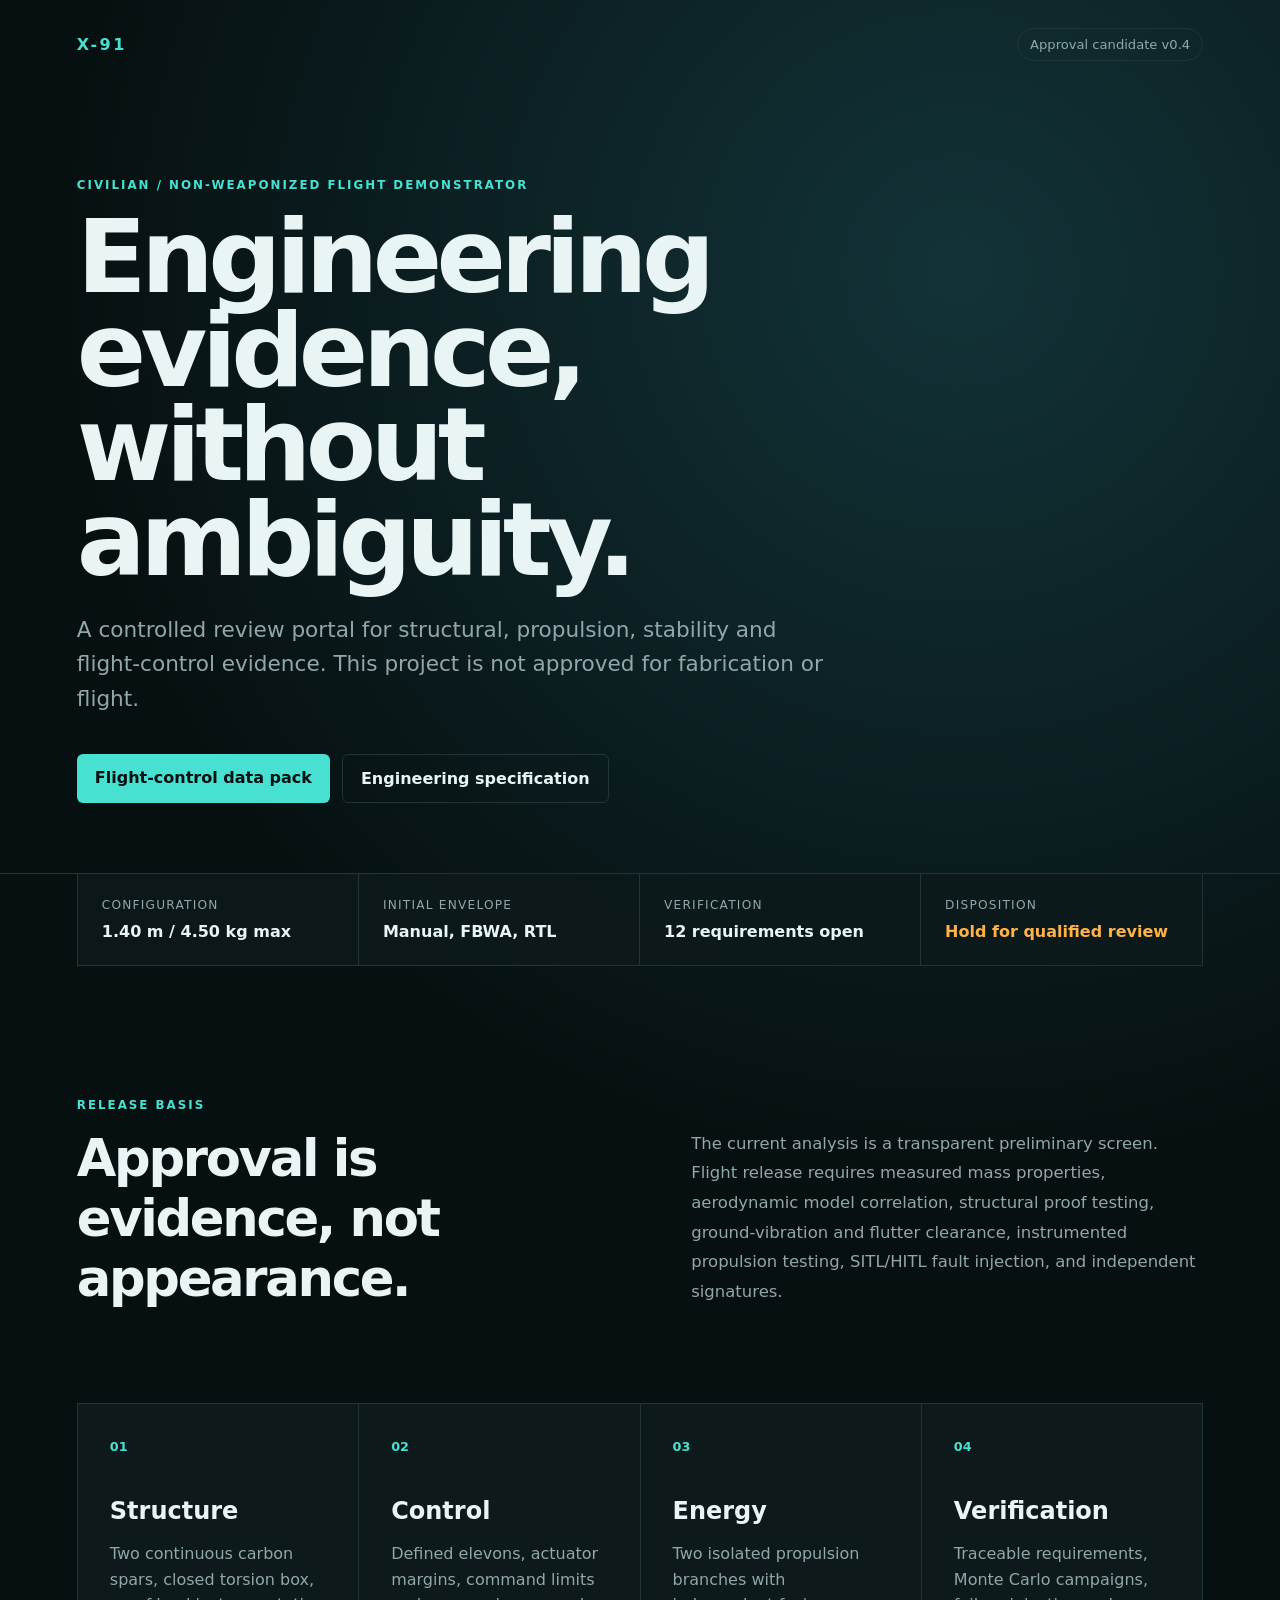
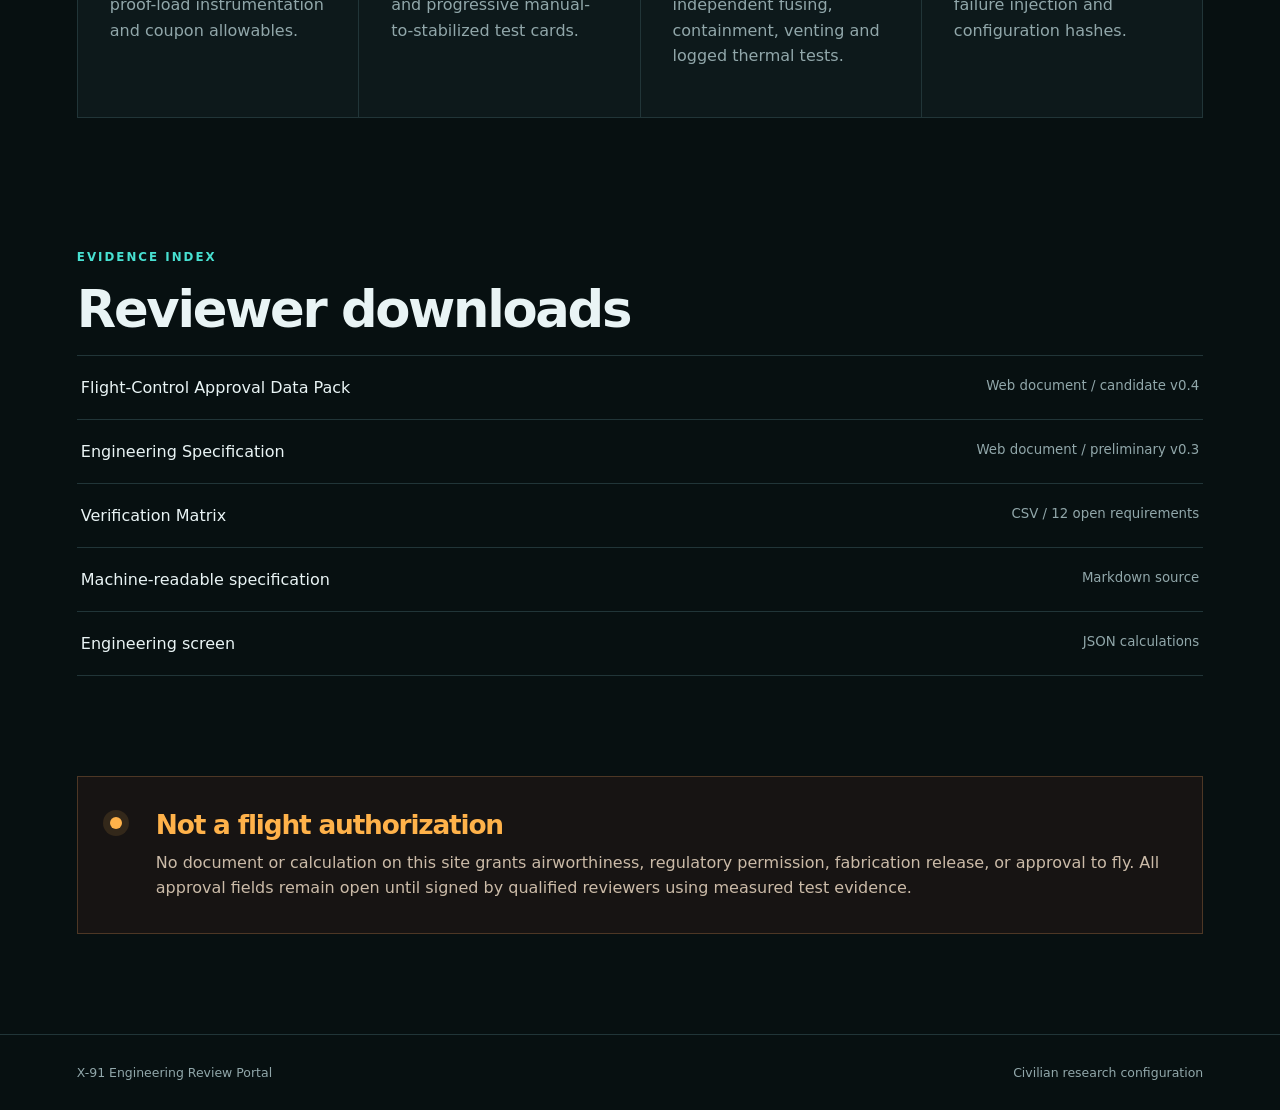
==== index.html @ 5a14ac37 "Publish X-91 engineering review portal and approval package" ====
<!doctype html>
<html lang="en">
<head>
  <meta charset="utf-8">
  <meta name="viewport" content="width=device-width,initial-scale=1">
  <meta name="description" content="X-91 civilian demonstrator engineering review portal">
  <title>X-91 Engineering Review Portal</title>
  <link rel="stylesheet" href="styles.css">
</head>
<body>
  <header class="hero">
    <nav><span class="mark">X-91</span><span class="nav-status">Approval candidate v0.4</span></nav>
    <div class="hero-copy">
      <p class="eyebrow">Civilian / non-weaponized flight demonstrator</p>
      <h1>Engineering evidence,<br>without ambiguity.</h1>
      <p class="lede">A controlled review portal for structural, propulsion, stability and flight-control evidence. This project is not approved for fabrication or flight.</p>
      <div class="actions">
        <a class="primary" href="flight-control.html">Flight-control data pack</a>
        <a class="secondary" href="engineering-spec.html">Engineering specification</a>
      </div>
    </div>
  </header>

  <main>
    <section class="status-grid" aria-label="Program status">
      <article><span>Configuration</span><strong>1.40 m / 4.50 kg max</strong></article>
      <article><span>Initial envelope</span><strong>Manual, FBWA, RTL</strong></article>
      <article><span>Verification</span><strong>12 requirements open</strong></article>
      <article class="hold"><span>Disposition</span><strong>Hold for qualified review</strong></article>
    </section>

    <section class="content-section">
      <div>
        <p class="eyebrow">Release basis</p>
        <h2>Approval is evidence, not appearance.</h2>
      </div>
      <p>The current analysis is a transparent preliminary screen. Flight release requires measured mass properties, aerodynamic model correlation, structural proof testing, ground-vibration and flutter clearance, instrumented propulsion testing, SITL/HITL fault injection, and independent signatures.</p>
    </section>

    <section class="cards">
      <article><b>01</b><h3>Structure</h3><p>Two continuous carbon spars, closed torsion box, proof-load instrumentation and coupon allowables.</p></article>
      <article><b>02</b><h3>Control</h3><p>Defined elevons, actuator margins, command limits and progressive manual-to-stabilized test cards.</p></article>
      <article><b>03</b><h3>Energy</h3><p>Two isolated propulsion branches with independent fusing, containment, venting and logged thermal tests.</p></article>
      <article><b>04</b><h3>Verification</h3><p>Traceable requirements, Monte Carlo campaigns, failure injection and configuration hashes.</p></article>
    </section>

    <section class="evidence">
      <p class="eyebrow">Evidence index</p>
      <h2>Reviewer downloads</h2>
      <div class="download-list">
        <a href="flight-control.html"><span>Flight-Control Approval Data Pack</span><small>Web document / candidate v0.4</small></a>
        <a href="engineering-spec.html"><span>Engineering Specification</span><small>Web document / preliminary v0.3</small></a>
        <a href="docs/flight_control_verification_matrix_v0.4.csv"><span>Verification Matrix</span><small>CSV / 12 open requirements</small></a>
        <a href="source/ENGINEERING_SPEC_v0.3.md"><span>Machine-readable specification</span><small>Markdown source</small></a>
        <a href="source/results/v0.3/engineering_screen.json"><span>Engineering screen</span><small>JSON calculations</small></a>
      </div>
    </section>

    <section class="notice">
      <div class="pulse"></div>
      <div><h2>Not a flight authorization</h2><p>No document or calculation on this site grants airworthiness, regulatory permission, fabrication release, or approval to fly. All approval fields remain open until signed by qualified reviewers using measured test evidence.</p></div>
    </section>
  </main>

  <footer><span>X-91 Engineering Review Portal</span><span>Civilian research configuration</span></footer>
</body>
</html>
---- styles.css ----
:root{--ink:#e9f4f5;--muted:#91a7aa;--bg:#071011;--panel:#0d191b;--line:#213538;--cyan:#48e0d1;--amber:#ffb24a;--red:#ff665e}*{box-sizing:border-box}html{scroll-behavior:smooth}body{margin:0;background:radial-gradient(circle at 75% 10%,#123338 0,transparent 34%),var(--bg);color:var(--ink);font-family:Inter,ui-sans-serif,system-ui,-apple-system,BlinkMacSystemFont,"Segoe UI",sans-serif}.hero{min-height:76vh;padding:28px clamp(24px,6vw,92px) 70px;border-bottom:1px solid var(--line)}nav{display:flex;justify-content:space-between;align-items:center}.mark{font-weight:900;letter-spacing:.16em;color:var(--cyan)}.nav-status{font-size:.82rem;color:var(--muted);border:1px solid var(--line);padding:8px 12px;border-radius:999px}.hero-copy{max-width:920px;margin-top:clamp(80px,13vh,150px)}.eyebrow{text-transform:uppercase;letter-spacing:.17em;color:var(--cyan);font-size:.74rem;font-weight:800}h1{font-size:clamp(3rem,8vw,7rem);line-height:.92;letter-spacing:-.055em;margin:18px 0 26px;max-width:1050px}.lede{font-size:clamp(1.05rem,2vw,1.35rem);line-height:1.6;color:var(--muted);max-width:760px}.actions{display:flex;gap:12px;flex-wrap:wrap;margin-top:38px}.actions a{padding:14px 18px;border-radius:6px;text-decoration:none;font-weight:800}.primary{background:var(--cyan);color:#041011}.secondary{border:1px solid var(--line);color:var(--ink)}main{padding:0 clamp(24px,6vw,92px)}.status-grid{display:grid;grid-template-columns:repeat(4,1fr);border:1px solid var(--line);border-top:0}.status-grid article{padding:24px;border-right:1px solid var(--line);background:rgba(13,25,27,.8)}.status-grid article:last-child{border-right:0}.status-grid span{display:block;color:var(--muted);font-size:.76rem;text-transform:uppercase;letter-spacing:.1em;margin-bottom:10px}.status-grid strong{font-size:1rem}.status-grid .hold strong{color:var(--amber)}.content-section{display:grid;grid-template-columns:1fr 1fr;gap:8vw;padding:120px 0 80px;align-items:end}.content-section h2,.evidence h2,.notice h2{font-size:clamp(2rem,4vw,4rem);letter-spacing:-.045em;margin:.3em 0}.content-section>p{color:var(--muted);line-height:1.8;font-size:1.03rem}.cards{display:grid;grid-template-columns:repeat(4,1fr);gap:1px;background:var(--line);border:1px solid var(--line)}.cards article{background:var(--panel);padding:32px;min-height:250px}.cards b{color:var(--cyan);font-size:.8rem}.cards h3{font-size:1.5rem;margin:42px 0 14px}.cards p{color:var(--muted);line-height:1.6}.evidence{padding:120px 0 80px}.download-list{border-top:1px solid var(--line)}.download-list a{display:flex;justify-content:space-between;gap:20px;color:var(--ink);text-decoration:none;padding:22px 4px;border-bottom:1px solid var(--line);transition:.2s}.download-list a:hover{padding-left:14px;color:var(--cyan)}.download-list small{color:var(--muted)}.notice{display:grid;grid-template-columns:22px 1fr;gap:24px;background:#171413;border:1px solid #4d3725;padding:32px;margin:20px 0 100px}.notice h2{font-size:1.65rem;margin:0 0 10px;color:var(--amber)}.notice p{color:#cbbba8;line-height:1.6;margin:0}.pulse{width:12px;height:12px;border-radius:50%;background:var(--amber);box-shadow:0 0 0 7px rgba(255,178,74,.12);margin-top:8px}footer{display:flex;justify-content:space-between;padding:30px clamp(24px,6vw,92px);border-top:1px solid var(--line);color:var(--muted);font-size:.78rem}@media(max-width:900px){.status-grid,.cards{grid-template-columns:1fr 1fr}.status-grid article:nth-child(2){border-right:0}.content-section{grid-template-columns:1fr}.cards article{min-height:210px}}@media(max-width:560px){.status-grid,.cards{grid-template-columns:1fr}.status-grid article{border-right:0;border-bottom:1px solid var(--line)}.download-list a,footer{flex-direction:column}.hero{min-height:auto}.nav-status{font-size:.67rem}h1{font-size:3.3rem}}
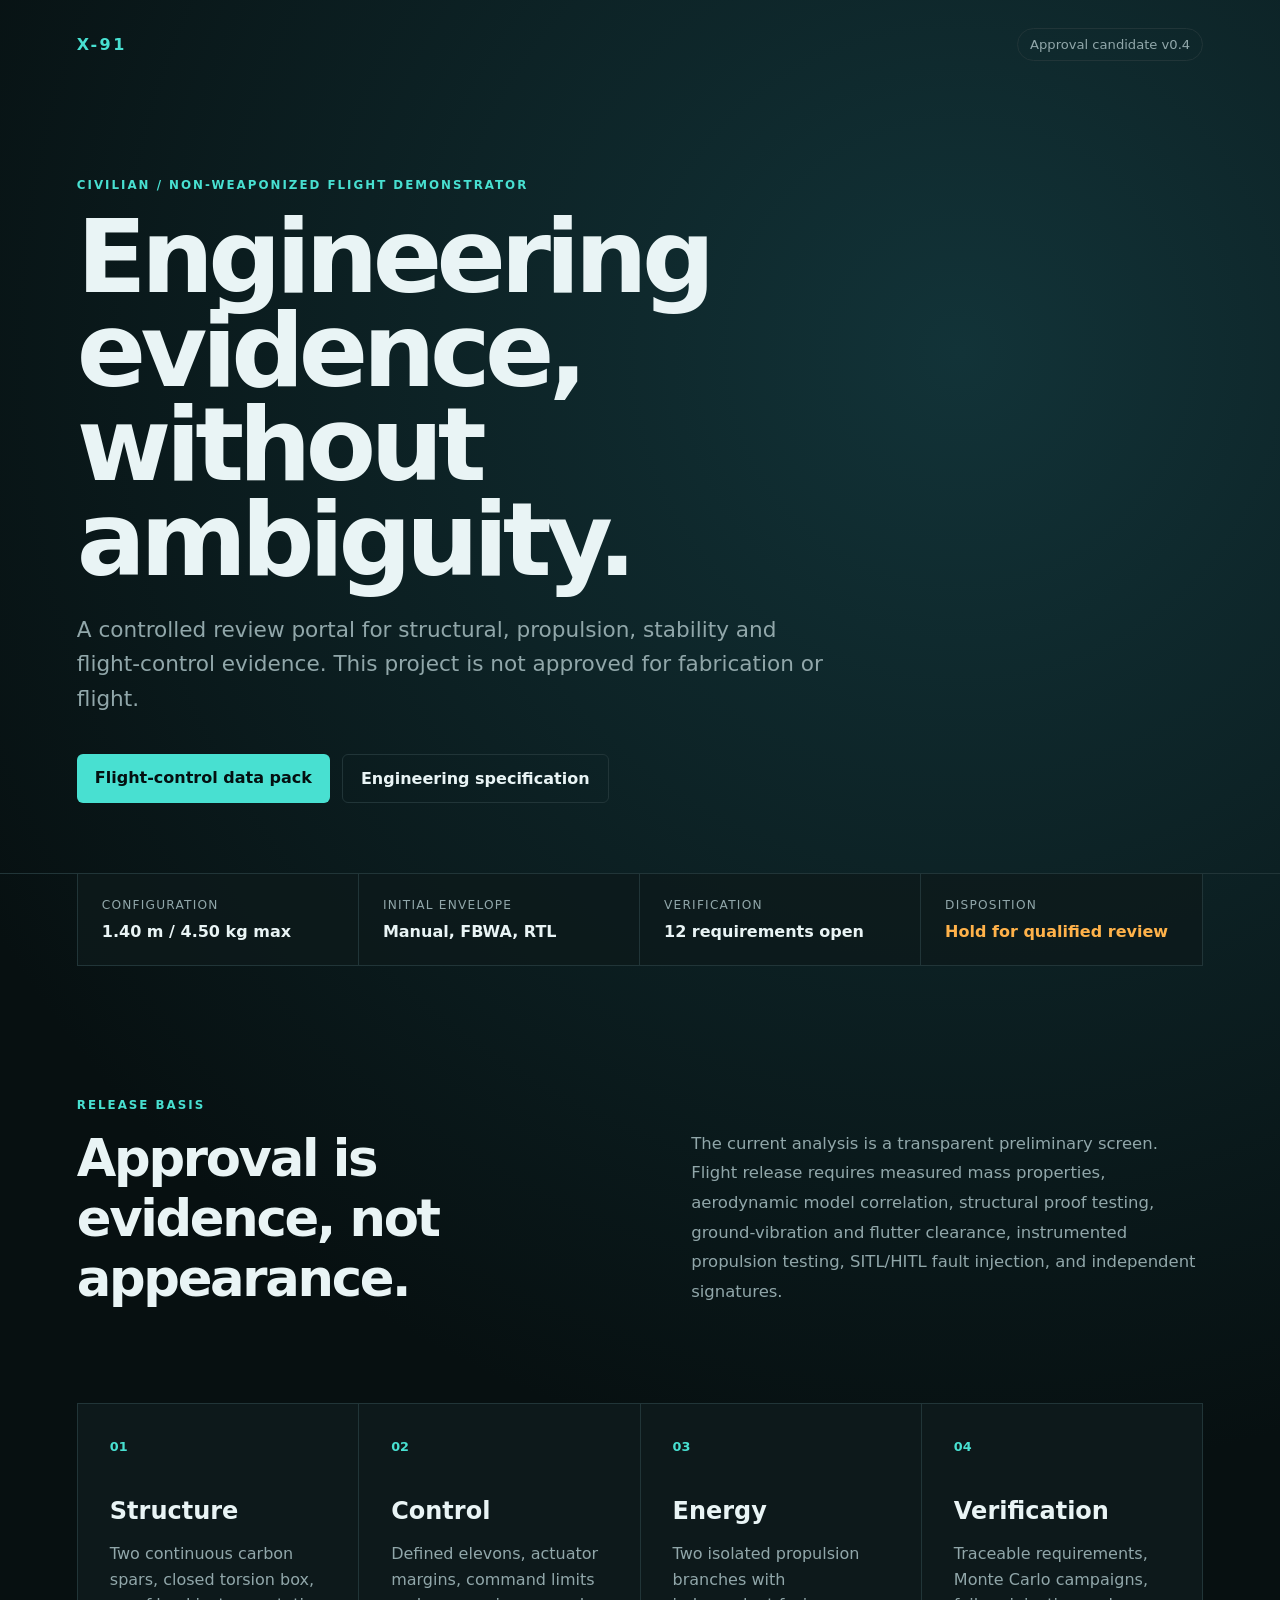
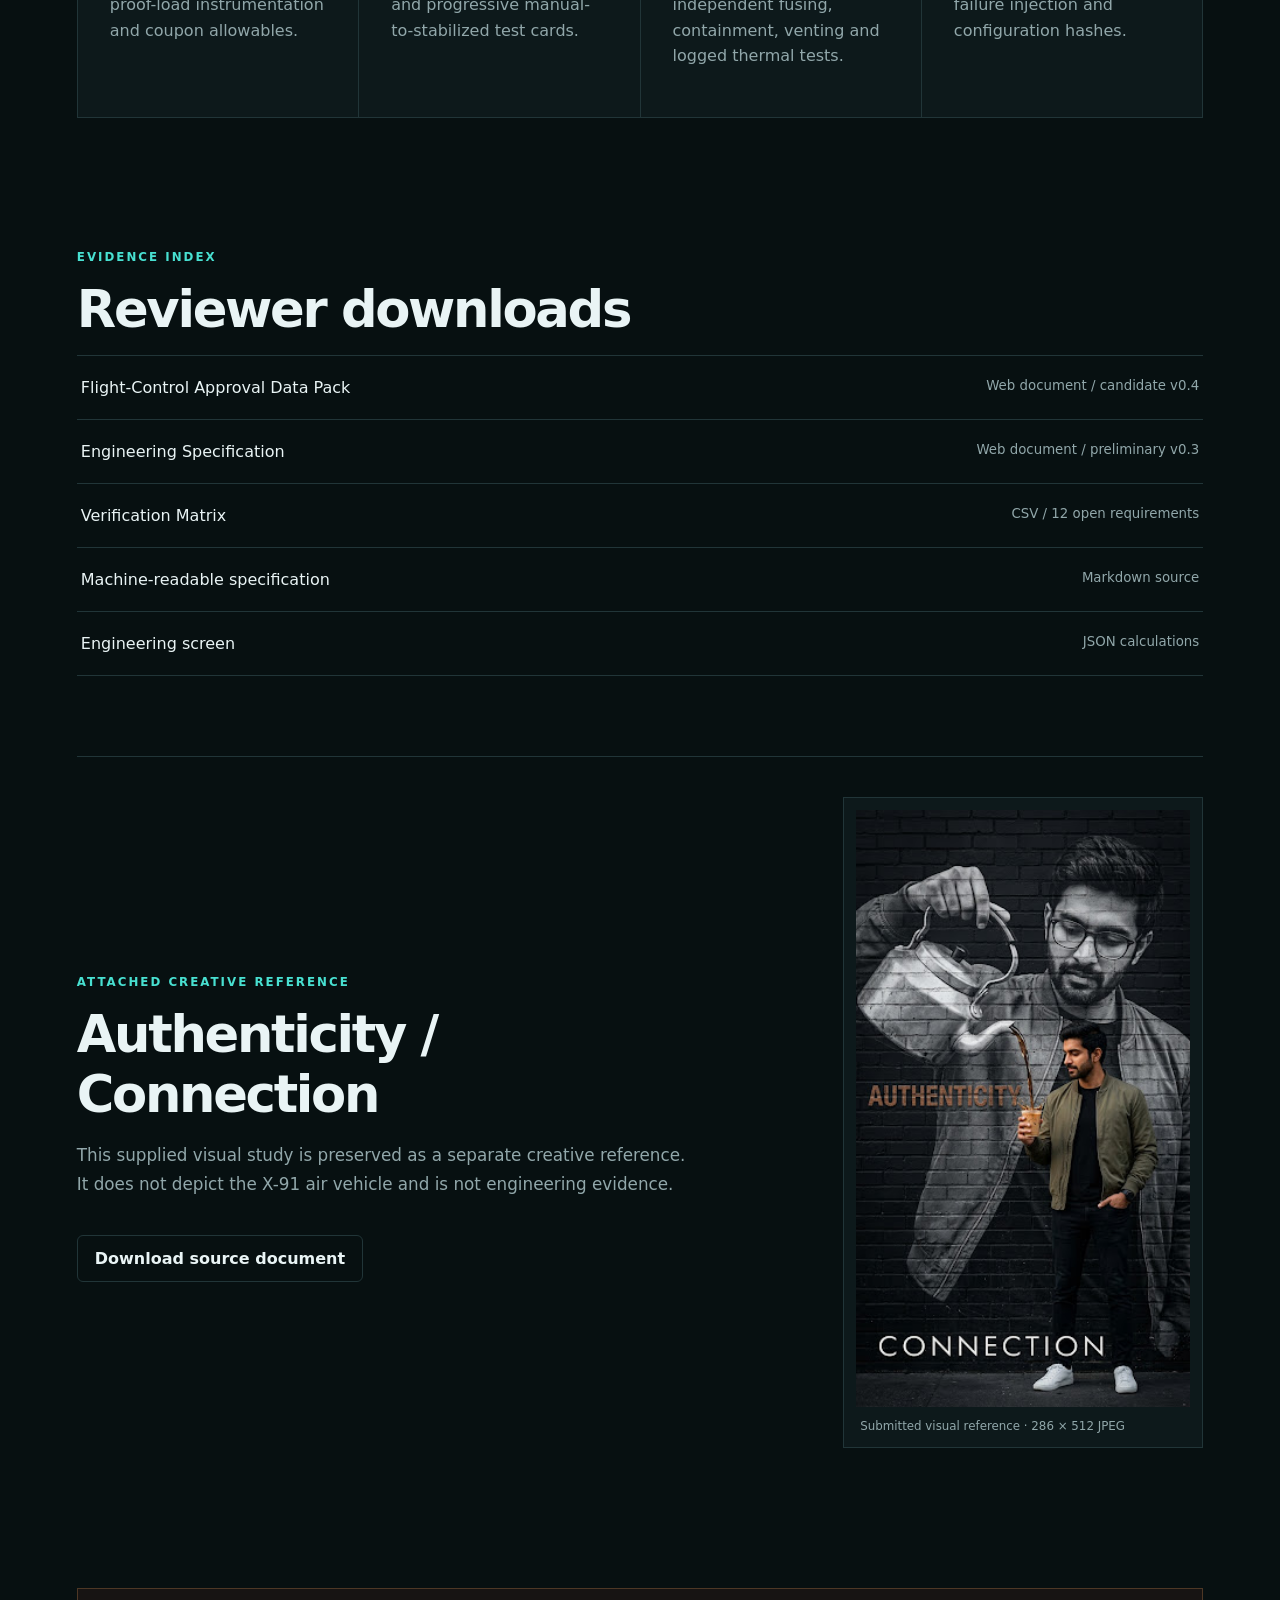
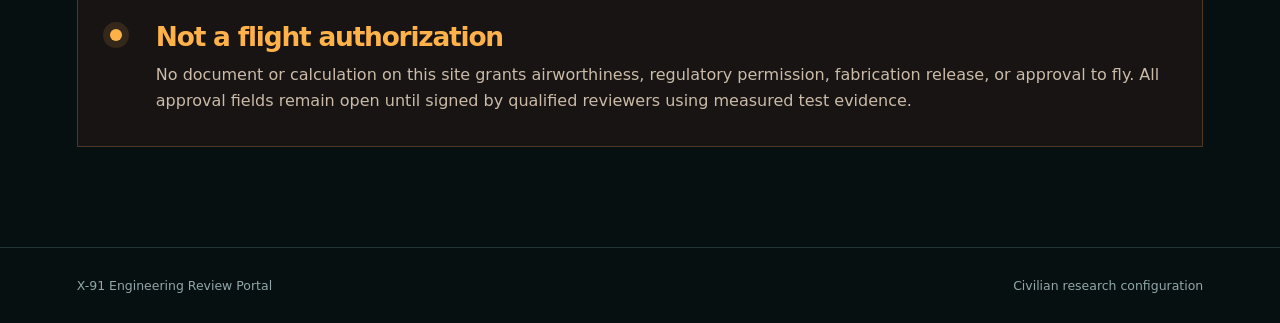
==== commit 3c07daa2: "Add supplied visual study to review portal" ====
--- a/index.html
+++ b/index.html
@@ -56,6 +56,19 @@
       </div>
     </section>
 
+    <section class="visual-study" aria-labelledby="visual-study-title">
+      <div class="visual-study-copy">
+        <p class="eyebrow">Attached creative reference</p>
+        <h2 id="visual-study-title">Authenticity / Connection</h2>
+        <p>This supplied visual study is preserved as a separate creative reference. It does not depict the X-91 air vehicle and is not engineering evidence.</p>
+        <a class="secondary visual-download" href="docs/authenticity-connection-visual-study.docx">Download source document</a>
+      </div>
+      <figure>
+        <img src="assets/authenticity-connection.jpg" alt="A man holding a glass while a monochrome mural behind him pours tea into it">
+        <figcaption>Submitted visual reference · 286 × 512 JPEG</figcaption>
+      </figure>
+    </section>
+
     <section class="notice">
       <div class="pulse"></div>
       <div><h2>Not a flight authorization</h2><p>No document or calculation on this site grants airworthiness, regulatory permission, fabrication release, or approval to fly. All approval fields remain open until signed by qualified reviewers using measured test evidence.</p></div>
--- a/styles.css
+++ b/styles.css
@@ -1 +1 @@
-:root{--ink:#e9f4f5;--muted:#91a7aa;--bg:#071011;--panel:#0d191b;--line:#213538;--cyan:#48e0d1;--amber:#ffb24a;--red:#ff665e}*{box-sizing:border-box}html{scroll-behavior:smooth}body{margin:0;background:radial-gradient(circle at 75% 10%,#123338 0,transparent 34%),var(--bg);color:var(--ink);font-family:Inter,ui-sans-serif,system-ui,-apple-system,BlinkMacSystemFont,"Segoe UI",sans-serif}.hero{min-height:76vh;padding:28px clamp(24px,6vw,92px) 70px;border-bottom:1px solid var(--line)}nav{display:flex;justify-content:space-between;align-items:center}.mark{font-weight:900;letter-spacing:.16em;color:var(--cyan)}.nav-status{font-size:.82rem;color:var(--muted);border:1px solid var(--line);padding:8px 12px;border-radius:999px}.hero-copy{max-width:920px;margin-top:clamp(80px,13vh,150px)}.eyebrow{text-transform:uppercase;letter-spacing:.17em;color:var(--cyan);font-size:.74rem;font-weight:800}h1{font-size:clamp(3rem,8vw,7rem);line-height:.92;letter-spacing:-.055em;margin:18px 0 26px;max-width:1050px}.lede{font-size:clamp(1.05rem,2vw,1.35rem);line-height:1.6;color:var(--muted);max-width:760px}.actions{display:flex;gap:12px;flex-wrap:wrap;margin-top:38px}.actions a{padding:14px 18px;border-radius:6px;text-decoration:none;font-weight:800}.primary{background:var(--cyan);color:#041011}.secondary{border:1px solid var(--line);color:var(--ink)}main{padding:0 clamp(24px,6vw,92px)}.status-grid{display:grid;grid-template-columns:repeat(4,1fr);border:1px solid var(--line);border-top:0}.status-grid article{padding:24px;border-right:1px solid var(--line);background:rgba(13,25,27,.8)}.status-grid article:last-child{border-right:0}.status-grid span{display:block;color:var(--muted);font-size:.76rem;text-transform:uppercase;letter-spacing:.1em;margin-bottom:10px}.status-grid strong{font-size:1rem}.status-grid .hold strong{color:var(--amber)}.content-section{display:grid;grid-template-columns:1fr 1fr;gap:8vw;padding:120px 0 80px;align-items:end}.content-section h2,.evidence h2,.notice h2{font-size:clamp(2rem,4vw,4rem);letter-spacing:-.045em;margin:.3em 0}.content-section>p{color:var(--muted);line-height:1.8;font-size:1.03rem}.cards{display:grid;grid-template-columns:repeat(4,1fr);gap:1px;background:var(--line);border:1px solid var(--line)}.cards article{background:var(--panel);padding:32px;min-height:250px}.cards b{color:var(--cyan);font-size:.8rem}.cards h3{font-size:1.5rem;margin:42px 0 14px}.cards p{color:var(--muted);line-height:1.6}.evidence{padding:120px 0 80px}.download-list{border-top:1px solid var(--line)}.download-list a{display:flex;justify-content:space-between;gap:20px;color:var(--ink);text-decoration:none;padding:22px 4px;border-bottom:1px solid var(--line);transition:.2s}.download-list a:hover{padding-left:14px;color:var(--cyan)}.download-list small{color:var(--muted)}.notice{display:grid;grid-template-columns:22px 1fr;gap:24px;background:#171413;border:1px solid #4d3725;padding:32px;margin:20px 0 100px}.notice h2{font-size:1.65rem;margin:0 0 10px;color:var(--amber)}.notice p{color:#cbbba8;line-height:1.6;margin:0}.pulse{width:12px;height:12px;border-radius:50%;background:var(--amber);box-shadow:0 0 0 7px rgba(255,178,74,.12);margin-top:8px}footer{display:flex;justify-content:space-between;padding:30px clamp(24px,6vw,92px);border-top:1px solid var(--line);color:var(--muted);font-size:.78rem}@media(max-width:900px){.status-grid,.cards{grid-template-columns:1fr 1fr}.status-grid article:nth-child(2){border-right:0}.content-section{grid-template-columns:1fr}.cards article{min-height:210px}}@media(max-width:560px){.status-grid,.cards{grid-template-columns:1fr}.status-grid article{border-right:0;border-bottom:1px solid var(--line)}.download-list a,footer{flex-direction:column}.hero{min-height:auto}.nav-status{font-size:.67rem}h1{font-size:3.3rem}}
+:root{--ink:#e9f4f5;--muted:#91a7aa;--bg:#071011;--panel:#0d191b;--line:#213538;--cyan:#48e0d1;--amber:#ffb24a;--red:#ff665e}*{box-sizing:border-box}html{scroll-behavior:smooth}body{margin:0;background:radial-gradient(circle at 75% 10%,#123338 0,transparent 34%),var(--bg);color:var(--ink);font-family:Inter,ui-sans-serif,system-ui,-apple-system,BlinkMacSystemFont,"Segoe UI",sans-serif}.hero{min-height:76vh;padding:28px clamp(24px,6vw,92px) 70px;border-bottom:1px solid var(--line)}nav{display:flex;justify-content:space-between;align-items:center}.mark{font-weight:900;letter-spacing:.16em;color:var(--cyan)}.nav-status{font-size:.82rem;color:var(--muted);border:1px solid var(--line);padding:8px 12px;border-radius:999px}.hero-copy{max-width:920px;margin-top:clamp(80px,13vh,150px)}.eyebrow{text-transform:uppercase;letter-spacing:.17em;color:var(--cyan);font-size:.74rem;font-weight:800}h1{font-size:clamp(3rem,8vw,7rem);line-height:.92;letter-spacing:-.055em;margin:18px 0 26px;max-width:1050px}.lede{font-size:clamp(1.05rem,2vw,1.35rem);line-height:1.6;color:var(--muted);max-width:760px}.actions{display:flex;gap:12px;flex-wrap:wrap;margin-top:38px}.actions a{padding:14px 18px;border-radius:6px;text-decoration:none;font-weight:800}.primary{background:var(--cyan);color:#041011}.secondary{border:1px solid var(--line);color:var(--ink)}main{padding:0 clamp(24px,6vw,92px)}.status-grid{display:grid;grid-template-columns:repeat(4,1fr);border:1px solid var(--line);border-top:0}.status-grid article{padding:24px;border-right:1px solid var(--line);background:rgba(13,25,27,.8)}.status-grid article:last-child{border-right:0}.status-grid span{display:block;color:var(--muted);font-size:.76rem;text-transform:uppercase;letter-spacing:.1em;margin-bottom:10px}.status-grid strong{font-size:1rem}.status-grid .hold strong{color:var(--amber)}.content-section{display:grid;grid-template-columns:1fr 1fr;gap:8vw;padding:120px 0 80px;align-items:end}.content-section h2,.evidence h2,.visual-study h2,.notice h2{font-size:clamp(2rem,4vw,4rem);letter-spacing:-.045em;margin:.3em 0}.content-section>p{color:var(--muted);line-height:1.8;font-size:1.03rem}.cards{display:grid;grid-template-columns:repeat(4,1fr);gap:1px;background:var(--line);border:1px solid var(--line)}.cards article{background:var(--panel);padding:32px;min-height:250px}.cards b{color:var(--cyan);font-size:.8rem}.cards h3{font-size:1.5rem;margin:42px 0 14px}.cards p{color:var(--muted);line-height:1.6}.evidence{padding:120px 0 80px}.download-list{border-top:1px solid var(--line)}.download-list a{display:flex;justify-content:space-between;gap:20px;color:var(--ink);text-decoration:none;padding:22px 4px;border-bottom:1px solid var(--line);transition:.2s}.download-list a:hover{padding-left:14px;color:var(--cyan)}.download-list small{color:var(--muted)}.visual-study{display:grid;grid-template-columns:minmax(0,1fr) minmax(240px,360px);gap:clamp(40px,8vw,110px);align-items:center;padding:40px 0 120px;border-top:1px solid var(--line)}.visual-study-copy>p:not(.eyebrow){max-width:620px;color:var(--muted);font-size:1.05rem;line-height:1.7}.visual-download{display:inline-block;margin-top:20px;padding:13px 17px;border-radius:6px;text-decoration:none;font-weight:800}.visual-study figure{margin:0;background:var(--panel);border:1px solid var(--line);padding:12px}.visual-study img{display:block;width:100%;height:auto}.visual-study figcaption{padding:12px 4px 2px;color:var(--muted);font-size:.74rem}.notice{display:grid;grid-template-columns:22px 1fr;gap:24px;background:#171413;border:1px solid #4d3725;padding:32px;margin:20px 0 100px}.notice h2{font-size:1.65rem;margin:0 0 10px;color:var(--amber)}.notice p{color:#cbbba8;line-height:1.6;margin:0}.pulse{width:12px;height:12px;border-radius:50%;background:var(--amber);box-shadow:0 0 0 7px rgba(255,178,74,.12);margin-top:8px}footer{display:flex;justify-content:space-between;padding:30px clamp(24px,6vw,92px);border-top:1px solid var(--line);color:var(--muted);font-size:.78rem}@media(max-width:900px){.status-grid,.cards{grid-template-columns:1fr 1fr}.status-grid article:nth-child(2){border-right:0}.content-section,.visual-study{grid-template-columns:1fr}.visual-study figure{max-width:360px}.cards article{min-height:210px}}@media(max-width:560px){.status-grid,.cards{grid-template-columns:1fr}.status-grid article{border-right:0;border-bottom:1px solid var(--line)}.download-list a,footer{flex-direction:column}.hero{min-height:auto}.nav-status{font-size:.67rem}h1{font-size:3.3rem}}
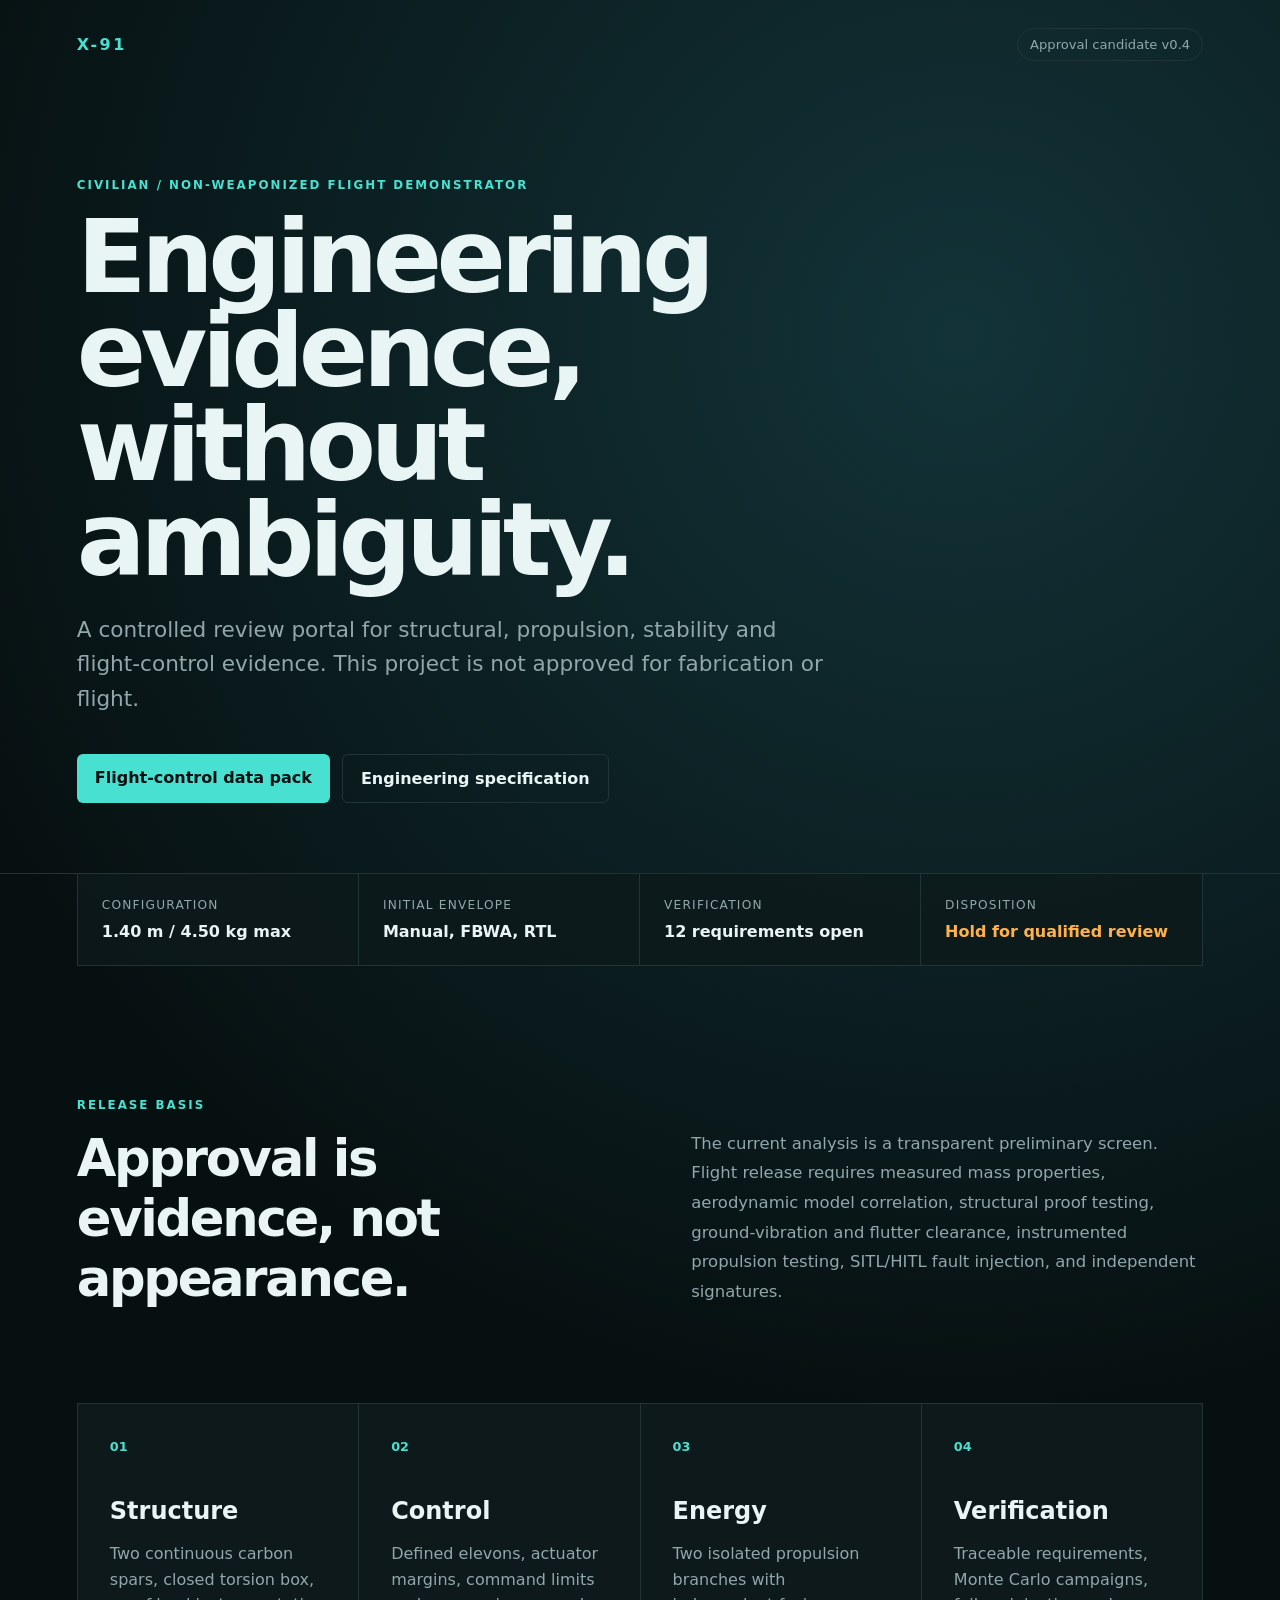
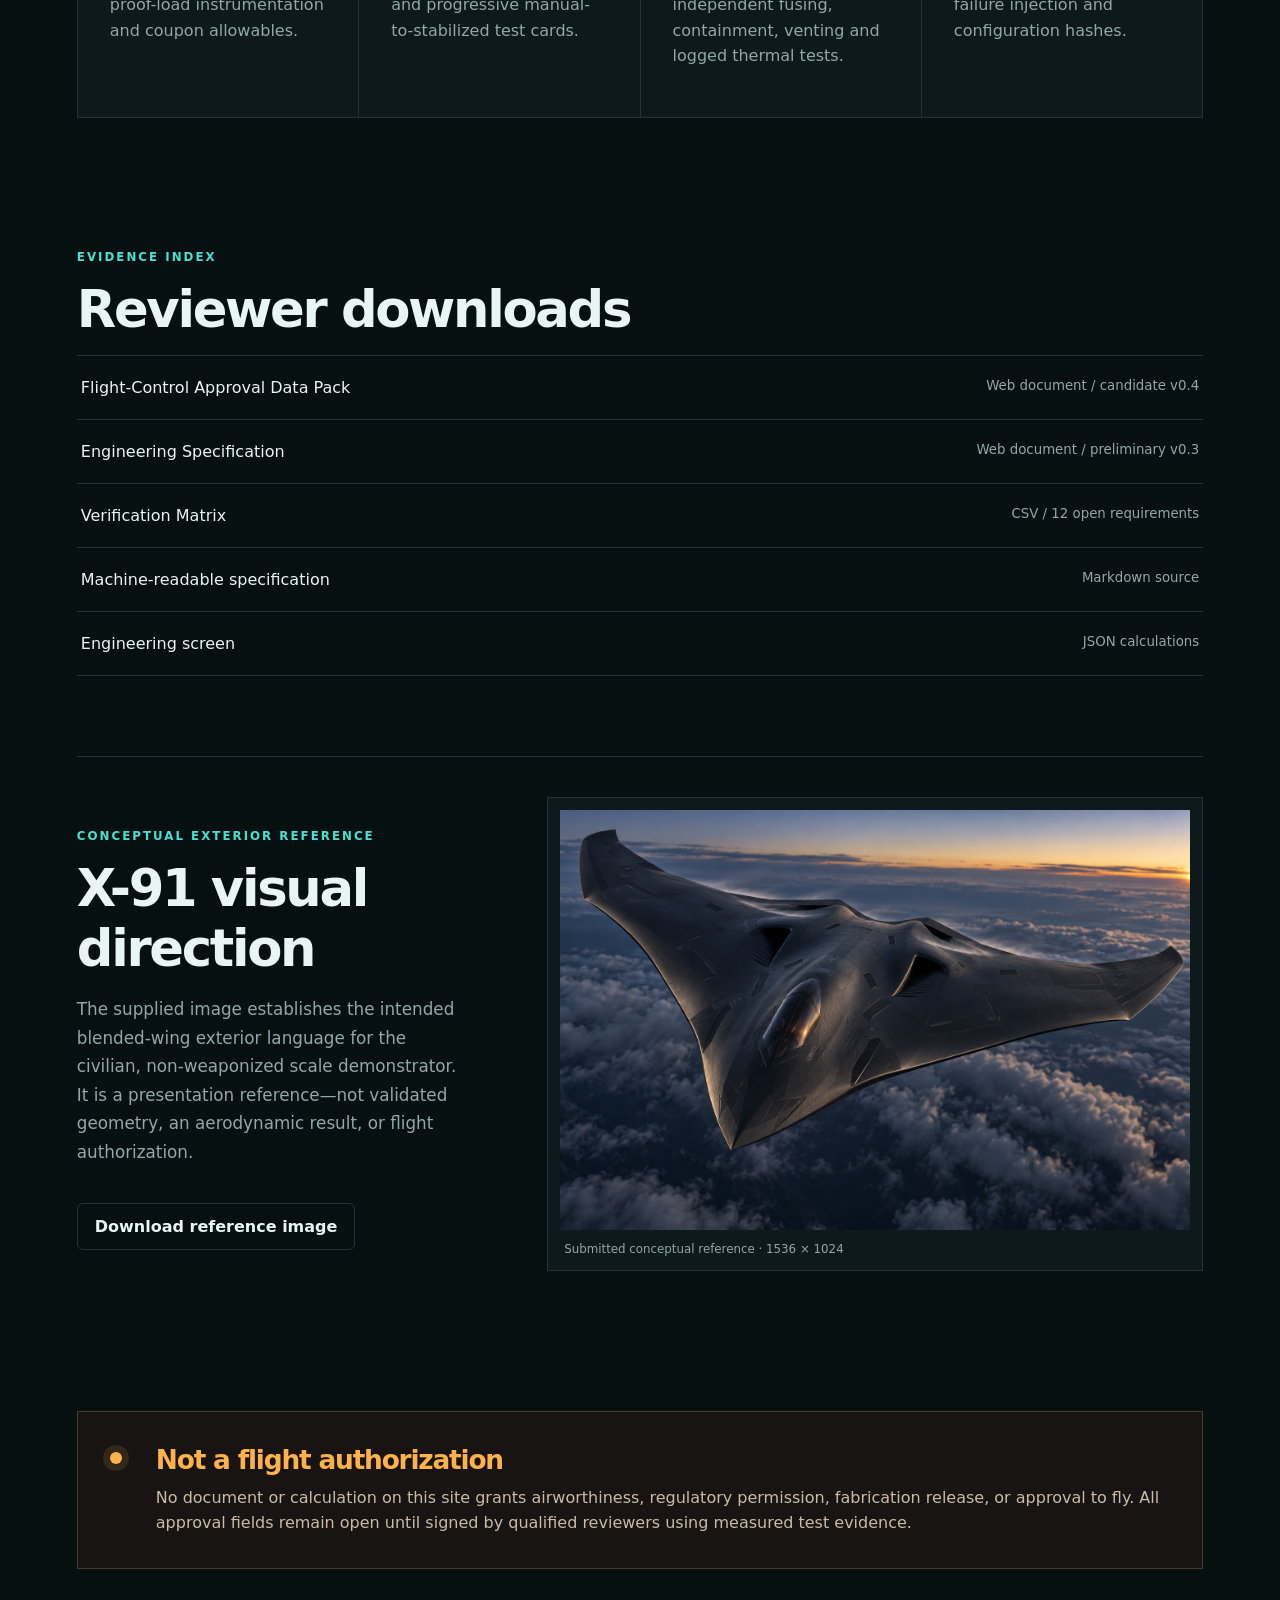
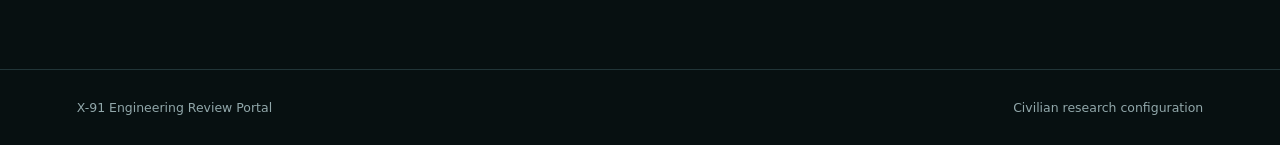
==== commit 2d0ad0e8: "Replace portal visual with X-91 concept reference" ====
--- a/index.html
+++ b/index.html
@@ -58,14 +58,14 @@
 
     <section class="visual-study" aria-labelledby="visual-study-title">
       <div class="visual-study-copy">
-        <p class="eyebrow">Attached creative reference</p>
-        <h2 id="visual-study-title">Authenticity / Connection</h2>
-        <p>This supplied visual study is preserved as a separate creative reference. It does not depict the X-91 air vehicle and is not engineering evidence.</p>
-        <a class="secondary visual-download" href="docs/authenticity-connection-visual-study.docx">Download source document</a>
+        <p class="eyebrow">Conceptual exterior reference</p>
+        <h2 id="visual-study-title">X-91 visual direction</h2>
+        <p>The supplied image establishes the intended blended-wing exterior language for the civilian, non-weaponized scale demonstrator. It is a presentation reference—not validated geometry, an aerodynamic result, or flight authorization.</p>
+        <a class="secondary visual-download" href="assets/x91-concept-reference.jpg" download>Download reference image</a>
       </div>
       <figure>
-        <img src="assets/authenticity-connection.jpg" alt="A man holding a glass while a monochrome mural behind him pours tea into it">
-        <figcaption>Submitted visual reference · 286 × 512 JPEG</figcaption>
+        <img src="assets/x91-concept-reference.jpg" alt="Dark blended-wing conceptual X-91 aircraft flying above clouds at sunset">
+        <figcaption>Submitted conceptual reference · 1536 × 1024</figcaption>
       </figure>
     </section>
 
--- a/styles.css
+++ b/styles.css
@@ -1 +1 @@
-:root{--ink:#e9f4f5;--muted:#91a7aa;--bg:#071011;--panel:#0d191b;--line:#213538;--cyan:#48e0d1;--amber:#ffb24a;--red:#ff665e}*{box-sizing:border-box}html{scroll-behavior:smooth}body{margin:0;background:radial-gradient(circle at 75% 10%,#123338 0,transparent 34%),var(--bg);color:var(--ink);font-family:Inter,ui-sans-serif,system-ui,-apple-system,BlinkMacSystemFont,"Segoe UI",sans-serif}.hero{min-height:76vh;padding:28px clamp(24px,6vw,92px) 70px;border-bottom:1px solid var(--line)}nav{display:flex;justify-content:space-between;align-items:center}.mark{font-weight:900;letter-spacing:.16em;color:var(--cyan)}.nav-status{font-size:.82rem;color:var(--muted);border:1px solid var(--line);padding:8px 12px;border-radius:999px}.hero-copy{max-width:920px;margin-top:clamp(80px,13vh,150px)}.eyebrow{text-transform:uppercase;letter-spacing:.17em;color:var(--cyan);font-size:.74rem;font-weight:800}h1{font-size:clamp(3rem,8vw,7rem);line-height:.92;letter-spacing:-.055em;margin:18px 0 26px;max-width:1050px}.lede{font-size:clamp(1.05rem,2vw,1.35rem);line-height:1.6;color:var(--muted);max-width:760px}.actions{display:flex;gap:12px;flex-wrap:wrap;margin-top:38px}.actions a{padding:14px 18px;border-radius:6px;text-decoration:none;font-weight:800}.primary{background:var(--cyan);color:#041011}.secondary{border:1px solid var(--line);color:var(--ink)}main{padding:0 clamp(24px,6vw,92px)}.status-grid{display:grid;grid-template-columns:repeat(4,1fr);border:1px solid var(--line);border-top:0}.status-grid article{padding:24px;border-right:1px solid var(--line);background:rgba(13,25,27,.8)}.status-grid article:last-child{border-right:0}.status-grid span{display:block;color:var(--muted);font-size:.76rem;text-transform:uppercase;letter-spacing:.1em;margin-bottom:10px}.status-grid strong{font-size:1rem}.status-grid .hold strong{color:var(--amber)}.content-section{display:grid;grid-template-columns:1fr 1fr;gap:8vw;padding:120px 0 80px;align-items:end}.content-section h2,.evidence h2,.visual-study h2,.notice h2{font-size:clamp(2rem,4vw,4rem);letter-spacing:-.045em;margin:.3em 0}.content-section>p{color:var(--muted);line-height:1.8;font-size:1.03rem}.cards{display:grid;grid-template-columns:repeat(4,1fr);gap:1px;background:var(--line);border:1px solid var(--line)}.cards article{background:var(--panel);padding:32px;min-height:250px}.cards b{color:var(--cyan);font-size:.8rem}.cards h3{font-size:1.5rem;margin:42px 0 14px}.cards p{color:var(--muted);line-height:1.6}.evidence{padding:120px 0 80px}.download-list{border-top:1px solid var(--line)}.download-list a{display:flex;justify-content:space-between;gap:20px;color:var(--ink);text-decoration:none;padding:22px 4px;border-bottom:1px solid var(--line);transition:.2s}.download-list a:hover{padding-left:14px;color:var(--cyan)}.download-list small{color:var(--muted)}.visual-study{display:grid;grid-template-columns:minmax(0,1fr) minmax(240px,360px);gap:clamp(40px,8vw,110px);align-items:center;padding:40px 0 120px;border-top:1px solid var(--line)}.visual-study-copy>p:not(.eyebrow){max-width:620px;color:var(--muted);font-size:1.05rem;line-height:1.7}.visual-download{display:inline-block;margin-top:20px;padding:13px 17px;border-radius:6px;text-decoration:none;font-weight:800}.visual-study figure{margin:0;background:var(--panel);border:1px solid var(--line);padding:12px}.visual-study img{display:block;width:100%;height:auto}.visual-study figcaption{padding:12px 4px 2px;color:var(--muted);font-size:.74rem}.notice{display:grid;grid-template-columns:22px 1fr;gap:24px;background:#171413;border:1px solid #4d3725;padding:32px;margin:20px 0 100px}.notice h2{font-size:1.65rem;margin:0 0 10px;color:var(--amber)}.notice p{color:#cbbba8;line-height:1.6;margin:0}.pulse{width:12px;height:12px;border-radius:50%;background:var(--amber);box-shadow:0 0 0 7px rgba(255,178,74,.12);margin-top:8px}footer{display:flex;justify-content:space-between;padding:30px clamp(24px,6vw,92px);border-top:1px solid var(--line);color:var(--muted);font-size:.78rem}@media(max-width:900px){.status-grid,.cards{grid-template-columns:1fr 1fr}.status-grid article:nth-child(2){border-right:0}.content-section,.visual-study{grid-template-columns:1fr}.visual-study figure{max-width:360px}.cards article{min-height:210px}}@media(max-width:560px){.status-grid,.cards{grid-template-columns:1fr}.status-grid article{border-right:0;border-bottom:1px solid var(--line)}.download-list a,footer{flex-direction:column}.hero{min-height:auto}.nav-status{font-size:.67rem}h1{font-size:3.3rem}}
+:root{--ink:#e9f4f5;--muted:#91a7aa;--bg:#071011;--panel:#0d191b;--line:#213538;--cyan:#48e0d1;--amber:#ffb24a;--red:#ff665e}*{box-sizing:border-box}html{scroll-behavior:smooth}body{margin:0;background:radial-gradient(circle at 75% 10%,#123338 0,transparent 34%),var(--bg);color:var(--ink);font-family:Inter,ui-sans-serif,system-ui,-apple-system,BlinkMacSystemFont,"Segoe UI",sans-serif}.hero{min-height:76vh;padding:28px clamp(24px,6vw,92px) 70px;border-bottom:1px solid var(--line)}nav{display:flex;justify-content:space-between;align-items:center}.mark{font-weight:900;letter-spacing:.16em;color:var(--cyan)}.nav-status{font-size:.82rem;color:var(--muted);border:1px solid var(--line);padding:8px 12px;border-radius:999px}.hero-copy{max-width:920px;margin-top:clamp(80px,13vh,150px)}.eyebrow{text-transform:uppercase;letter-spacing:.17em;color:var(--cyan);font-size:.74rem;font-weight:800}h1{font-size:clamp(3rem,8vw,7rem);line-height:.92;letter-spacing:-.055em;margin:18px 0 26px;max-width:1050px}.lede{font-size:clamp(1.05rem,2vw,1.35rem);line-height:1.6;color:var(--muted);max-width:760px}.actions{display:flex;gap:12px;flex-wrap:wrap;margin-top:38px}.actions a{padding:14px 18px;border-radius:6px;text-decoration:none;font-weight:800}.primary{background:var(--cyan);color:#041011}.secondary{border:1px solid var(--line);color:var(--ink)}main{padding:0 clamp(24px,6vw,92px)}.status-grid{display:grid;grid-template-columns:repeat(4,1fr);border:1px solid var(--line);border-top:0}.status-grid article{padding:24px;border-right:1px solid var(--line);background:rgba(13,25,27,.8)}.status-grid article:last-child{border-right:0}.status-grid span{display:block;color:var(--muted);font-size:.76rem;text-transform:uppercase;letter-spacing:.1em;margin-bottom:10px}.status-grid strong{font-size:1rem}.status-grid .hold strong{color:var(--amber)}.content-section{display:grid;grid-template-columns:1fr 1fr;gap:8vw;padding:120px 0 80px;align-items:end}.content-section h2,.evidence h2,.visual-study h2,.notice h2{font-size:clamp(2rem,4vw,4rem);letter-spacing:-.045em;margin:.3em 0}.content-section>p{color:var(--muted);line-height:1.8;font-size:1.03rem}.cards{display:grid;grid-template-columns:repeat(4,1fr);gap:1px;background:var(--line);border:1px solid var(--line)}.cards article{background:var(--panel);padding:32px;min-height:250px}.cards b{color:var(--cyan);font-size:.8rem}.cards h3{font-size:1.5rem;margin:42px 0 14px}.cards p{color:var(--muted);line-height:1.6}.evidence{padding:120px 0 80px}.download-list{border-top:1px solid var(--line)}.download-list a{display:flex;justify-content:space-between;gap:20px;color:var(--ink);text-decoration:none;padding:22px 4px;border-bottom:1px solid var(--line);transition:.2s}.download-list a:hover{padding-left:14px;color:var(--cyan)}.download-list small{color:var(--muted)}.visual-study{display:grid;grid-template-columns:minmax(280px,.75fr) minmax(420px,1.25fr);gap:clamp(40px,6vw,90px);align-items:center;padding:40px 0 120px;border-top:1px solid var(--line)}.visual-study-copy>p:not(.eyebrow){max-width:620px;color:var(--muted);font-size:1.05rem;line-height:1.7}.visual-download{display:inline-block;margin-top:20px;padding:13px 17px;border-radius:6px;text-decoration:none;font-weight:800}.visual-study figure{margin:0;background:var(--panel);border:1px solid var(--line);padding:12px}.visual-study img{display:block;width:100%;height:auto}.visual-study figcaption{padding:12px 4px 2px;color:var(--muted);font-size:.74rem}.notice{display:grid;grid-template-columns:22px 1fr;gap:24px;background:#171413;border:1px solid #4d3725;padding:32px;margin:20px 0 100px}.notice h2{font-size:1.65rem;margin:0 0 10px;color:var(--amber)}.notice p{color:#cbbba8;line-height:1.6;margin:0}.pulse{width:12px;height:12px;border-radius:50%;background:var(--amber);box-shadow:0 0 0 7px rgba(255,178,74,.12);margin-top:8px}footer{display:flex;justify-content:space-between;padding:30px clamp(24px,6vw,92px);border-top:1px solid var(--line);color:var(--muted);font-size:.78rem}@media(max-width:900px){.status-grid,.cards{grid-template-columns:1fr 1fr}.status-grid article:nth-child(2){border-right:0}.content-section,.visual-study{grid-template-columns:1fr}.visual-study figure{max-width:760px}.cards article{min-height:210px}}@media(max-width:560px){.status-grid,.cards{grid-template-columns:1fr}.status-grid article{border-right:0;border-bottom:1px solid var(--line)}.download-list a,footer{flex-direction:column}.hero{min-height:auto}.nav-status{font-size:.67rem}h1{font-size:3.3rem}}
